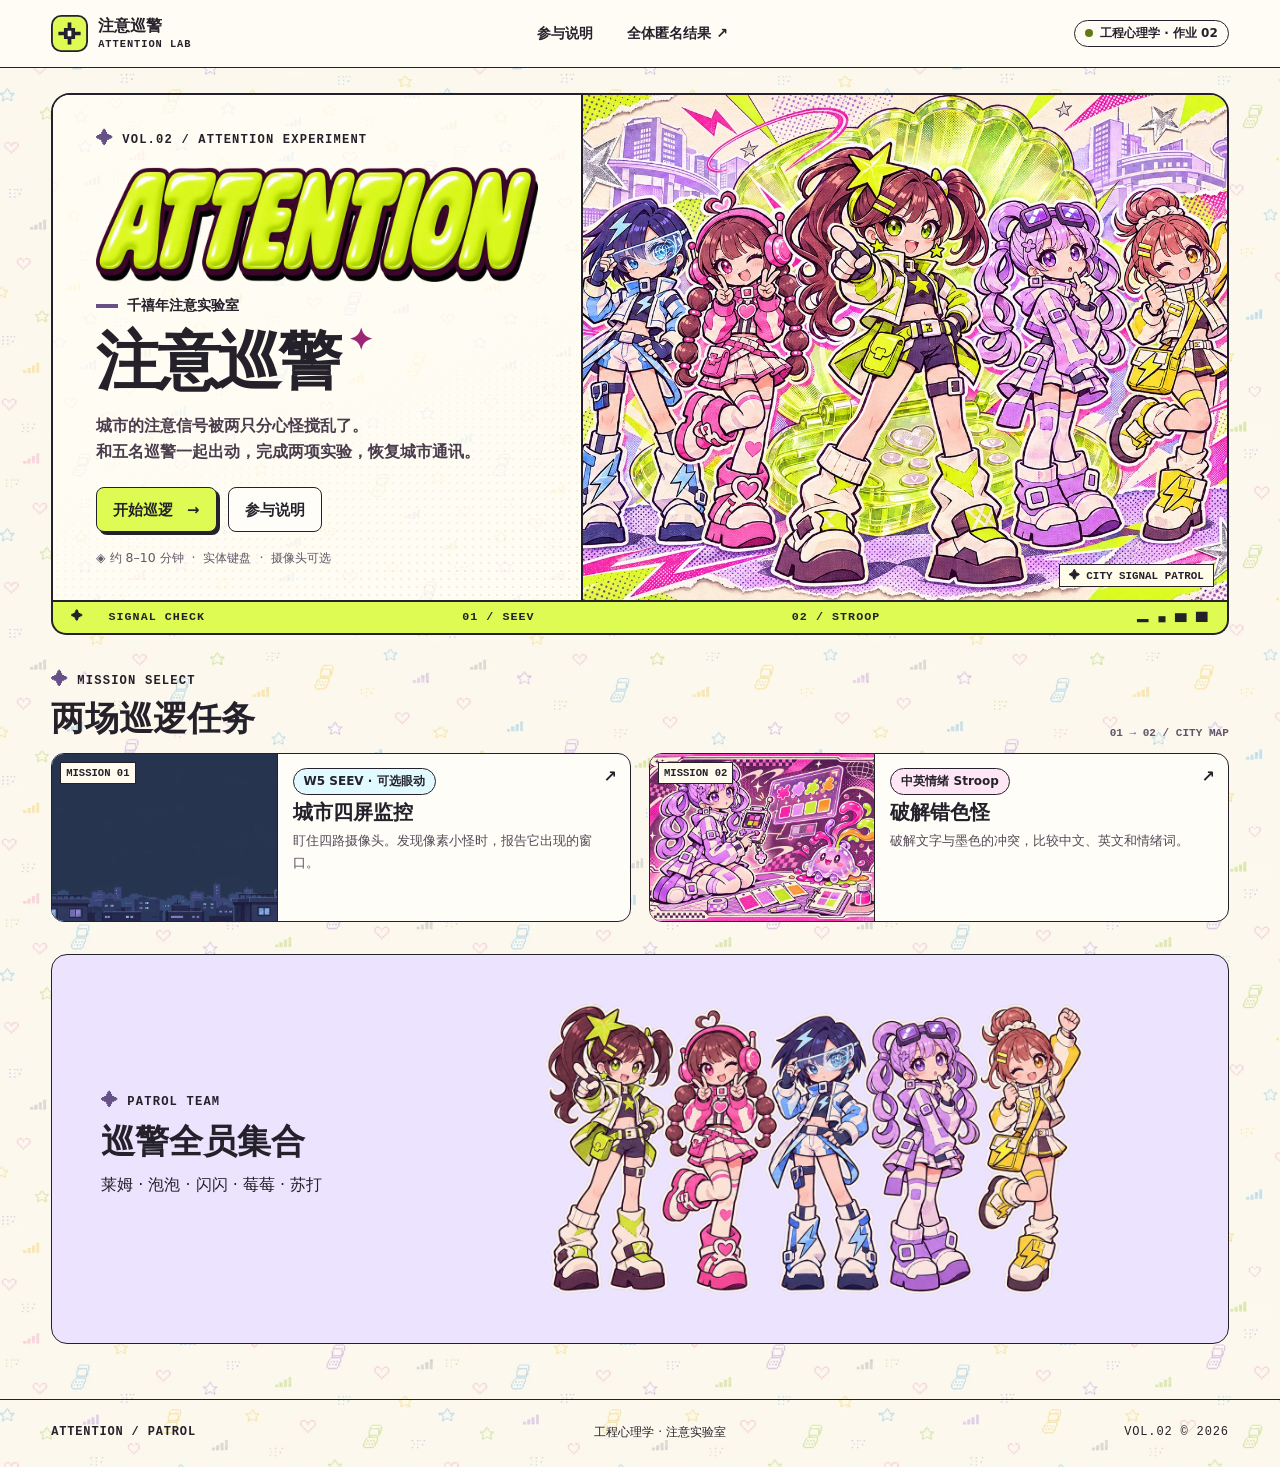
==== index.html @ 4859f8ee "作业二_注意" ====
<!doctype html>
<html lang="zh-CN">
<head>
  <meta charset="utf-8">
  <meta name="viewport" content="width=device-width, initial-scale=1">
  <meta name="theme-color" content="#f9f6ef">
  <meta name="description" content="注意巡警是工程心理学课程的双任务注意实验，包含城市四屏监控与中英情绪 Stroop。">
  <title>ATTENTION · 注意巡警</title>
  <link rel="icon" href="./assets/badge.svg" type="image/svg+xml">
  <link rel="stylesheet" href="./style.css">
  <script defer src="./js/config.js"></script>
  <script defer src="./js/design.js"></script>
  <script defer src="./js/data.js"></script>
  <script defer src="./js/stats.js"></script>
  <script defer src="./js/gaze.js"></script>
  <script defer src="./js/runner.js"></script>
  <script defer src="./js/results.js"></script>
  <script defer src="./js/app.js"></script>
</head>
<body>
  <a class="skip" href="#main">跳到正文</a>
  <header class="site-head">
    <div class="head-inner">
      <button class="brand" type="button" data-action="home">
        <img src="./assets/badge.svg" alt="" width="37" height="37">
        <span>注意巡警 <small>ATTENTION LAB</small></span>
      </button>
      <nav aria-label="主要导航">
        <button class="nav-link" type="button" data-action="about">参与说明</button>
        <button class="nav-link" type="button" data-action="group">全体匿名结果 <span aria-hidden="true">↗</span></button>
      </nav>
      <span class="head-tag"><i></i> 工程心理学 · 作业 02</span>
    </div>
  </header>
  <main id="main" tabindex="-1"><p>正在打开注意巡警……</p></main>
  <footer class="site-footer"><div><strong>ATTENTION / PATROL</strong><span>工程心理学 · 注意实验室</span><span>VOL.02 © 2026</span></div></footer>
  <noscript>请启用 JavaScript 以打开实验。</noscript>
</body>
</html>
---- style.css ----
@charset "UTF-8";
:root {
  color-scheme: light;
  --paper: #f8f5ed;
  --card: #fffdf7;
  --ink: #24212a;
  --muted: #605767;
  --lime: #ddfb52;
  --ice: #a7ecff;
  --pink: #ffacd5;
  --lilac: #d6c6ff;
  --yellow: #fff0ac;
  --line: #25212a;
  --mono: "Consolas", "Courier New", monospace;
  --sans: "Microsoft YaHei", "PingFang SC", "Noto Sans SC", system-ui, sans-serif;
}
* { box-sizing: border-box; }
body { margin: 0; background: var(--paper); color: var(--ink); font: 16px/1.65 var(--sans); }
body:not(.quiet) { background: linear-gradient(#f9f6ed56,#f9f6ed56), url("./assets/pattern-v2.webp") repeat; background-size: auto, 440px; }
.hero-copy { background: linear-gradient(#fffdf4d6,#fffdf4d6), url("./assets/pattern-v2.webp") center/420px; }
body[data-page="lobby"] .section-head { background: var(--card); border: 1px solid var(--line); border-radius: 12px; padding: 15px 18px; }
img { display: block; max-width: 100%; }
button, input, select { font: inherit; }
button { cursor: pointer; }
button:disabled { opacity: .52; cursor: not-allowed; }
a { color: #4f348a; }
:focus-visible { outline: 3px solid #7252c9; outline-offset: 4px; }
main:focus { outline: none; }
h1, h2, h3 { margin: 0; line-height: 1.19; }
h1 { font-size: clamp(2rem, 4.1vw, 3.4rem); }
h2 { font-size: clamp(1.45rem, 3vw, 2.15rem); }
h3 { font-size: 1.28rem; }
p { margin: .65em 0; }
figure { margin: 0; }
.skip { position: fixed; left: 12px; top: -120px; z-index: 5; padding: 10px; background: white; }
.skip:focus { top: 12px; }
.site-head { border-bottom: 1px solid var(--line); background: #fffcf5; }
.head-inner, .site-footer > div { width: min(1200px, 92vw); margin: auto; display: flex; align-items: center; justify-content: space-between; gap: 18px; min-height: 67px; }
.brand { display: flex; align-items: center; gap: 10px; border: 0; background: none; color: var(--ink); padding: 0; text-align: left; font-weight: 900; white-space: nowrap; line-height: 1.18; }
.brand small { display: block; margin-top: 3px; font: 700 .65rem var(--mono); letter-spacing: .09em; }
nav { display: flex; align-items: center; gap: clamp(8px,3vw,34px); }
.nav-link, .plain { border: 0; background: transparent; color: var(--ink); font-weight: 700; }
.nav-link:hover, .plain:hover { text-decoration: underline; }
.nav-link { padding: 9px 0; font-size: .88rem; }
.head-tag, .chip { display: inline-flex; align-items: center; gap: 7px; border: 1px solid var(--line); border-radius: 99px; padding: 3px 10px; font-size: .75rem; font-weight: 800; white-space: nowrap; }
.head-tag i { width: 8px; height: 8px; border-radius: 50%; background: #637a13; }
.site-main { width: min(1200px, 92vw); margin: 25px auto 55px; min-height: calc(100vh - 215px); }
.site-footer { border-top: 1px solid var(--line); }
.site-footer > div { font-size: .75rem; }
.site-footer strong, .site-footer span:last-child { font-family: var(--mono); letter-spacing: .07em; }
.hero { border: 2px solid var(--line); border-radius: 19px 19px 0 0; overflow: hidden; display: grid; grid-template-columns: .9fr 1.1fr; background: #fffdf4; }
.hero-copy { position: relative; padding: clamp(25px,2.45vw,35px) clamp(25px,3.35vw,47px); isolation: isolate; }
.hero-copy::after { content: ""; position: absolute; inset: 0; z-index: -1; background: radial-gradient(#baba8a40 1px, transparent 1px) 0 0/8px 8px; mask-image: linear-gradient(160deg, transparent 52%, #000 100%); }
.eyebrow { display: inline-flex; align-items: center; gap: 8px; font: 800 .76rem/1.35 var(--mono); letter-spacing: .095em; text-transform: uppercase; }
.eyebrow span { color: #655187; font-size: 1.04rem; }
.wordmark { margin: 14px 0 12px; min-height: 70px; }
.wordmark img { width: 100%; max-height: 136px; object-fit: contain; object-position: left center; }
.hero-kicker { display: flex; align-items: center; gap: 9px; font-size: .9rem; font-weight: 800; margin: 0 0 5px; }
.hero-kicker span { width: 22px; height: 4px; background: #6a5088; }
.hero h2 { font-size: clamp(2.35rem,5vw,4.1rem); font-weight: 950; letter-spacing: -.055em; }
.hero h2 span { font-size: .46em; vertical-align: top; color: #9b2672; margin-left: .35em; }
.hero-text { margin: 14px 0 22px; color: #493d4d; font-weight: 600; }
.hero-meta { margin: 16px 0 0; font-size: .78rem; color: var(--muted); }
.hero-meta span { margin: 0 4px; }
.hero-art { min-width: 0; position: relative; border-left: 2px solid var(--line); background: var(--lilac); }
.hero-art img { width: 100%; height: 100%; position: absolute; object-fit: cover; object-position: 52% 50%; }
.art-label { position: absolute; bottom: 13px; right: 13px; padding: 4px 9px; background: #fffce9; border: 1px solid var(--line); font: 800 .68rem var(--mono); }
.signal-strip { border: 2px solid var(--line); border-top: 0; border-radius: 0 0 15px 15px; background: var(--lime); display: flex; justify-content: space-between; align-items: center; gap: 8px; padding: 7px 18px; font: 800 .73rem/1.45 var(--mono); letter-spacing: .09em; }
.actions { display: flex; align-items: center; flex-wrap: wrap; gap: 11px; margin: 17px 0; }
.hero .actions { margin-bottom: 0; }
.primary, .secondary { display: inline-flex; align-items: center; justify-content: center; gap: 14px; color: var(--ink); min-height: 45px; border: 1.5px solid var(--line); border-radius: 8px; padding: 8px 16px; font-weight: 850; font-size: .93rem; text-decoration: none; }
.primary { background: var(--lime); box-shadow: 3px 3px 0 var(--line); }
.secondary { background: var(--card); }
.primary:hover:not(:disabled) { background: #e9ff8a; }
.secondary:hover:not(:disabled) { background: #f0e9ff; }
.small { font-size: .79rem; padding: 5px 11px; min-height: 34px; }
.plain { padding: 7px 8px; font-size: .88rem; }
.home-missions { margin: 32px 0; }
.section-head { display: flex; justify-content: space-between; align-items: end; gap: 14px; margin-bottom: 14px; }
.section-head h1, .section-head h2 { margin-top: 4px; }
.section-head p { margin-bottom: 0; }
.section-meta { font: 800 .69rem var(--mono); color: var(--muted); text-align: right; }
.mission-grid { display: grid; grid-template-columns: repeat(2,minmax(0,1fr)); gap: 18px; }
.mission { border: 1.5px solid var(--line); border-radius: 13px; overflow: hidden; display: grid; grid-template-columns: 39% minmax(0,1fr); background: var(--card); min-height: 169px; }
.mission-art { position: relative; border-right: 1.5px solid var(--line); background: var(--ice); overflow: hidden; }
.pink .mission-art { background: var(--pink); }
.mission-art img { position: absolute; width: 100%; height: 100%; object-fit: cover; object-position: 49% 49%; }
.mission-no { position: absolute; top: 8px; left: 8px; background: #fffcef; border: 1px solid var(--line); padding: 4px 5px; font: 800 .66rem var(--mono); }
.mission-content { padding: 13px 15px; display: flex; flex-direction: column; align-items: start; justify-content: space-between; position: relative; }
.mission-content .chip { background: #e1faff; }
.pink .mission-content .chip { background: #ffe6f4; }
.mission-content h3 { margin-top: 5px; }
.mission-content p { font-size: .83rem; color: #544956; margin: 5px 0 8px; }
.card-arrow { font-weight: 900; position: absolute; top: 10px; right: 13px; }
.lock { color: var(--muted); font-size: .77rem; font-weight: 800; }
.panel { border: 1.5px solid var(--line); border-radius: 16px; background: var(--card); padding: clamp(21px,4.2vw,49px); margin: 16px 0; overflow-wrap: anywhere; }
.panel h1 { margin: 7px 0 14px; }
.panel h2 { margin: 24px 0 12px; }
.panel h3 { margin: 18px 0 10px; }
.panel .lede { font-size: 1.04rem; color: #4e4356; max-width: 68ch; }
.team { display: grid; grid-template-columns: .9fr 2fr; align-items: center; gap: 20px; background: #ece4ff; }
.team h2 { margin: 6px 0; }
.team img { width: 100%; max-height: 290px; object-fit: contain; }
.steps { display: flex; gap: 6px; flex-wrap: wrap; }
.steps span { border: 1px solid #a39ba5; border-radius: 6px; padding: 5px 10px; font-size: .8rem; color: #52485b; }
.steps [aria-current] { border-color: var(--ink); color: var(--ink); background: var(--lime); }
.rules { padding-left: 1.25em; max-width: 75ch; }
.rules li { margin-bottom: .75em; }
.notice, .empty { border: 1px solid #afa39b; border-radius: 9px; background: #fff3d0; padding: 11px 14px; margin: 14px 0; }
.notice p { margin: 4px 0; }
.empty { background: #f2eff5; }
.check { display: flex; align-items: baseline; gap: 9px; font-weight: 700; margin: 18px 0 5px; }
.check input { accent-color: #536300; width: 17px; height: 17px; flex: none; }
.field { display: grid; gap: 6px; max-width: 25rem; margin: 16px 0 6px; font-weight: 800; }
.field input, .field select { color: var(--ink); border: 1.5px solid var(--line); background: white; padding: 10px 12px; border-radius: 7px; }
.muted { color: var(--muted); font-size: .89rem; }
.briefing { display: grid; grid-template-columns: 1.18fr 1fr; gap: clamp(16px,3vw,36px); align-items: start; }
.briefing figure { display: grid; align-content: start; gap: 16px; }
.briefing figure img:first-child { border: 1.5px solid var(--line); border-radius: 11px; }
.briefing figure img + img { width: 56%; justify-self: center; }
.keyline { display: flex; gap: 8px 15px; flex-wrap: wrap; margin: 14px 0; }
.keyline span { display: inline-flex; align-items: center; gap: 5px; font-size: .94rem; white-space: nowrap; }
kbd { font: 700 1em var(--mono); background: #f5f2eb; border: 1px solid #77717a; border-radius: 4px; padding: 3px 7px; color: #24212a; }
.ink-dot { width: 13px; height: 13px; border-radius: 100%; display: inline-block; }
.test-banner { background: var(--yellow); border: 1px dashed #6d5900; margin-bottom: 12px; padding: 6px 10px; font-size: .83rem; font-weight: 800; }
.quiet { background: #f0f0f0; }
.quiet .site-head, .quiet .site-footer, .quiet .skip { display: none; }
.quiet-main { width: min(850px, 95vw); margin: clamp(12px,5vh,54px) auto 0; color: #303030; }
.experiment-head, .experiment-foot { display: flex; align-items: center; justify-content: space-between; gap: 12px; padding: 4px 0; min-height: 36px; font-size: .84rem; color: #474747; }
.experiment-foot { flex-wrap: wrap; }
.experiment-foot #trial-hint > span { margin-right: 11px; }
.arena { width: 100%; height: clamp(230px,67vh,575px); position: relative; display: grid; place-items: center; background: #fafafa; border: 1px solid #b9b9b9; user-select: none; overflow: hidden; }
.stroop-arena { height: min(58vh,500px); }
.fixation { font: 400 33px/1 var(--mono); }
.ink { font-weight: 850; font-size: clamp(2.1rem,7vw,4rem); }
.cal-dot { position: absolute; transform: translate(-50%,-50%); border: 2px solid #343434; border-radius: 100%; width: 35px; height: 35px; background: #ededed; color: #222; text-align: center; font-weight: 800; }
.monitor { display: block; height: clamp(260px,66vh,550px); padding: clamp(8px,1.5vw,14px); background: #242e3c; border: 2px solid #748291; border-radius: 10px; }
.monitor-grid { height: 100%; display: grid; grid-template: repeat(2,minmax(0,1fr)) / repeat(2,minmax(0,1fr)); gap: clamp(8px,1.6vw,15px); }
.cam { min-width: 0; min-height: 0; display: grid; grid-template-rows: auto minmax(0,1fr); overflow: hidden; border: 2px solid #a3afbe; border-radius: 5px; background: #131c2b; }
.cam-top { display: flex; justify-content: space-between; align-items: center; gap: 5px; padding: 3px 7px; background: #364457; color: #f3f6fa; font: 700 .75rem/1.25 var(--mono); }
.priority { display: inline-grid; place-items: center; width: 5em; padding: 1px 4px; border-radius: 3px; border: 1px solid #9cabb9; color: #edf1f5; font: 600 .7rem/1.45 var(--sans); }
.cam-picture { position: relative; min-height: 0; }
.cam-city { width: 100%; height: 100%; object-fit: cover; }
.cam-ghost { position: absolute; width: clamp(30px,5.1vw,61px); height: auto; left: 50%; top: 50%; transform: translate(-50%,-50%); image-rendering: pixelated; }
.cam-ghost[hidden] { display: none; }
#cal-layer { position: absolute; inset: 0; pointer-events: none; }
#cal-layer button { pointer-events: auto; }
.task-keybar { display: grid; grid-template-columns: repeat(4,minmax(0,1fr)); border: 1px solid #b9b9b9; background: #fafafa; margin-top: 8px; }
.task-keybar span { display: flex; justify-content: center; align-items: center; gap: clamp(3px,1.5vw,10px); min-height: 42px; font-size: .84rem; white-space: nowrap; }
.task-keybar span + span { border-left: 1px solid #d2d2d2; }
.task-keybar .ink-dot { border-radius: 2px; width: 16px; height: 16px; }
.task-keybar kbd { padding: 2px 5px; background: #eee; }
.gaze-grid { display: grid; grid-template-columns: repeat(2,minmax(0,1fr)); gap: 5px; margin: 8px 0; }
.gaze-grid div { padding: 5px 8px; border: 1px solid #8071ad; border-radius: 4px; color: #21162f; background: color-mix(in srgb,#b3a0e7 calc(var(--level) * 100%),#f3ecff); }
.gaze-grid strong, .gaze-grid small { display: block; }
.receipt { display: flex; align-items: flex-start; justify-content: space-between; flex-wrap: wrap; gap: 10px; margin: 11px 0; border: 1px solid #ada3b2; border-radius: 9px; padding: 9px 12px; background: #f4effc; font-size: .9rem; }
.receipt pre { white-space: pre-wrap; max-height: 22rem; overflow: auto; }
.receipt p { margin: .2em 0 0; }
.receipt p:empty { display: none; }
.metrics { display: grid; grid-template-columns: repeat(3, 1fr); gap: 12px; margin: 18px 0; }
.metrics div { background: #eff6dc; padding: 10px; border: 1px solid #817e74; border-radius: 7px; }
.metrics small { display: block; font-weight: 700; color: #4e4356; }
.metrics strong { font-size: clamp(.9rem,2.6vw,1.62rem); }
.table-wrap { overflow: auto; margin-bottom: 14px; }
table { width: 100%; border-collapse: collapse; font-size: .89rem; font-variant-numeric: tabular-nums; }
th, td { text-align: left; padding: 8px 10px; border-bottom: 1px solid #ddd5dc; }
thead { background: #ebe4f7; }
tbody th { font-weight: 600; }
tbody tr:nth-child(even) { background: #f9f7f2; }
.chart-grid { display: grid; grid-template-columns: repeat(2,minmax(0,1fr)); gap: 10px; }
.chart { border: 1px solid #b8adbd; border-radius: 8px; padding: 9px; font-size: .85rem; }
.chart figcaption { font-weight: 800; }
.chart svg { width: 100%; display: block; }
.group-result { border-top: 1px solid #d3cbd6; margin-top: 22px; }
@media (max-width: 800px) {
  .head-tag { display: none; }
  .mission { grid-template-columns: 37% minmax(0,1fr); }
  .hero-copy { padding: 22px; }
  .hero-text br { display: none; }
}
@media (max-width: 620px) {
  .head-inner { min-height: 57px; gap: 8px; }
  .brand { gap: 5px; }
  .brand img { width: 28px; height: 28px; }
  .nav-link { font-size: .74rem; }
  nav { gap: 10px; }
  .site-main { margin-top: 15px; }
  .hero, .mission-grid, .briefing, .team, .chart-grid { grid-template-columns: 1fr; }
  .hero-art { min-height: 0; aspect-ratio: 1.49; border-left: 0; border-top: 2px solid var(--line); }
  .hero-art img { object-position: center; }
  .hero .wordmark { margin: 7px 0; min-height: 0; }
  .hero .hero-text { margin: 10px 0 13px; }
  .hero-meta { font-size: .7rem; }
  .signal-strip { font-size: .61rem; padding-inline: 8px; }
  .mission { min-height: 146px; }
  .metrics { gap: 5px; }
  .metrics div { padding: 6px; }
  .metrics small { font-size: .65rem; }
  .site-footer > div { font-size: .68rem; gap: 5px; }
  .site-footer span:last-child { display: none; }
}
@media (prefers-reduced-motion: reduce) {
  *, *::before, *::after { animation: none !important; transition: none !important; scroll-behavior: auto !important; }
}
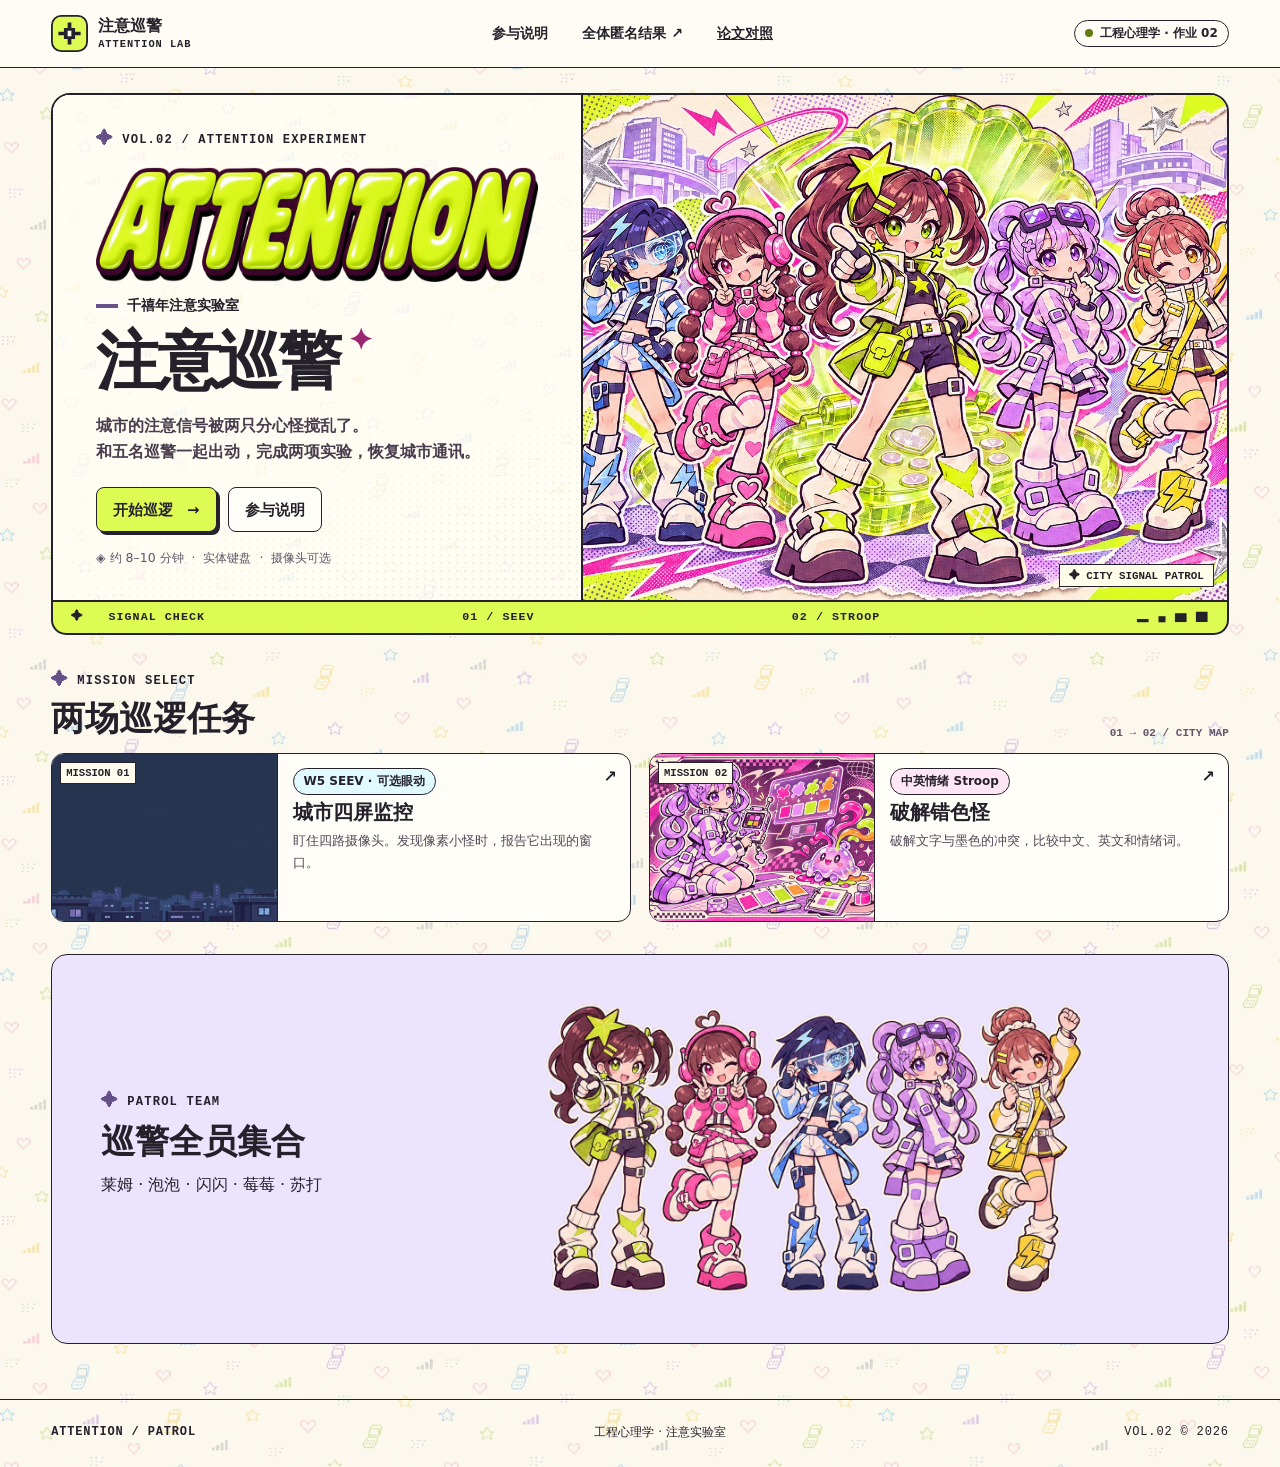
==== commit 25e85dd6: "Add files via upload" ====
--- a/index.html
+++ b/index.html
@@ -28,6 +28,7 @@
       <nav aria-label="主要导航">
         <button class="nav-link" type="button" data-action="about">参与说明</button>
         <button class="nav-link" type="button" data-action="group">全体匿名结果 <span aria-hidden="true">↗</span></button>
+        <a class="nav-link" href="./analysis.html">论文对照</a>
       </nav>
       <span class="head-tag"><i></i> 工程心理学 · 作业 02</span>
     </div>
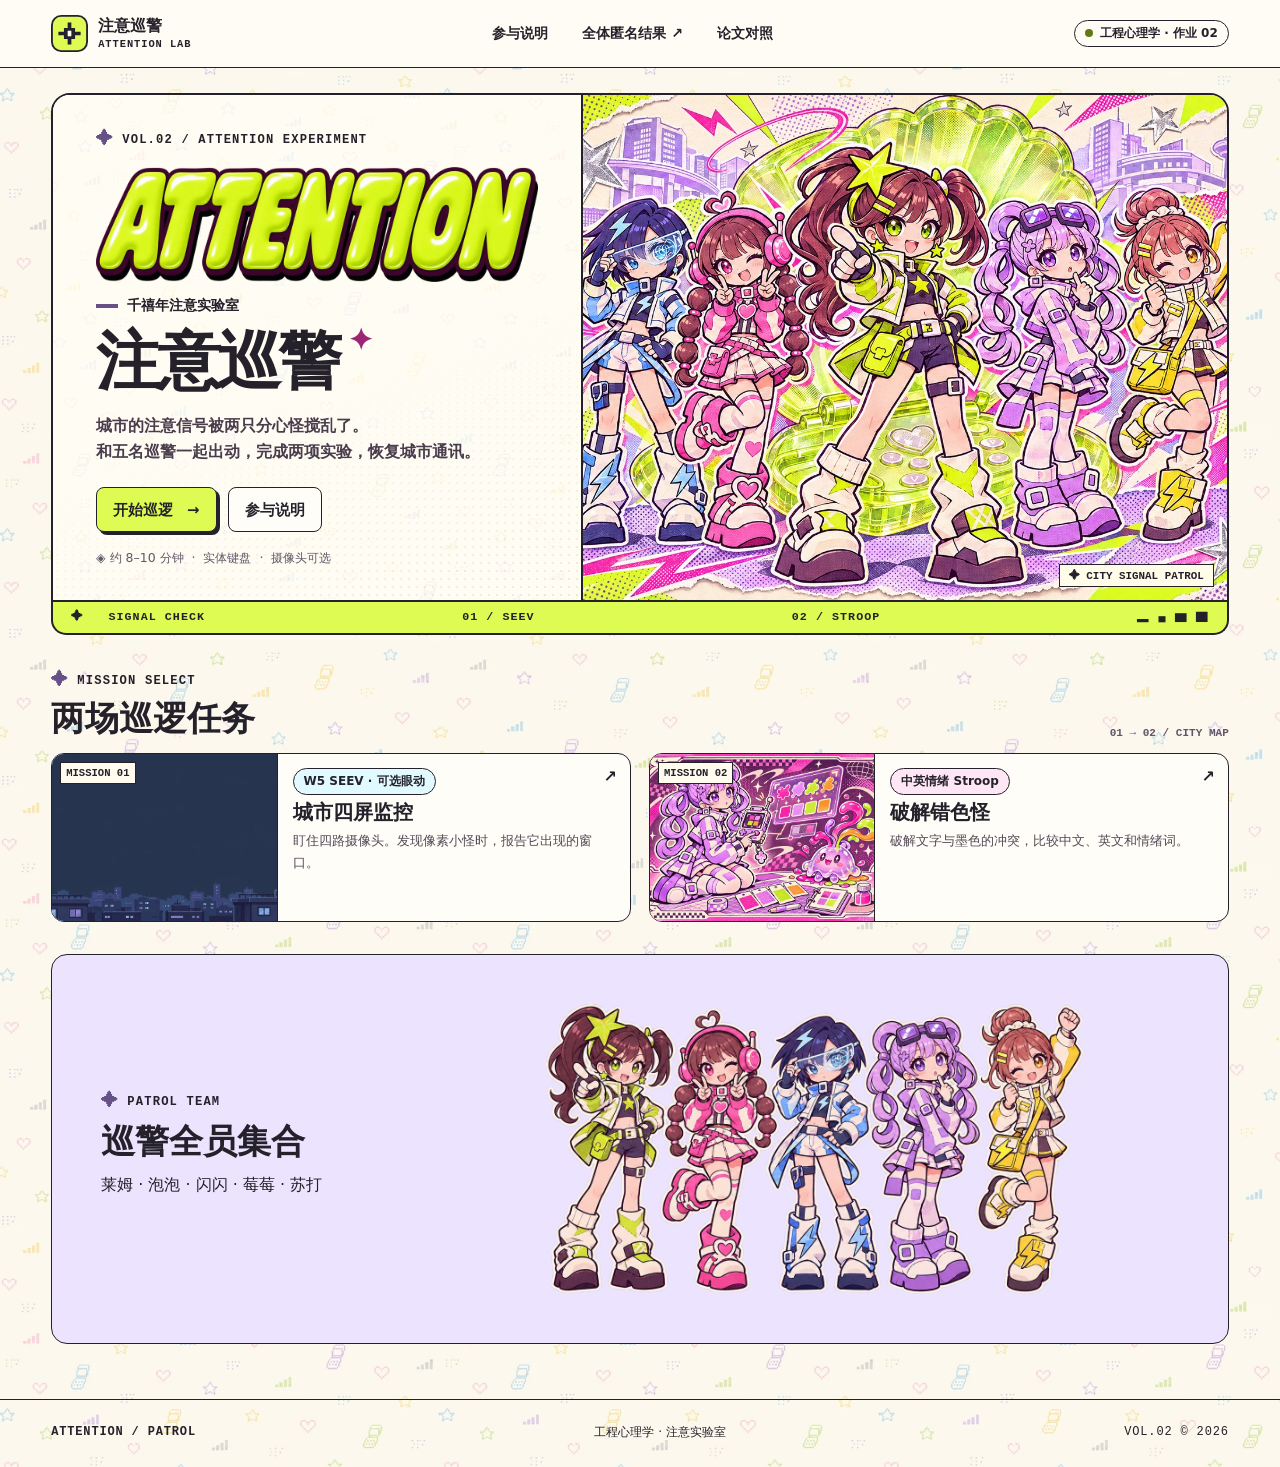
==== commit 9c14ce23: "Add files via upload" ====
--- a/index.html
+++ b/index.html
@@ -15,7 +15,37 @@
   <script defer src="./js/gaze.js"></script>
   <script defer src="./js/runner.js"></script>
   <script defer src="./js/results.js"></script>
-  <script defer src="./js/app.js"></script>
+  <style>
+    .analysis-report .report-nav { flex-wrap: wrap; margin-top: 14px; }
+    .analysis-report .report-nav a { color: var(--ink); font-weight: 700; }
+    .analysis-report .summary { display: grid; grid-template-columns: repeat(3, minmax(0, 1fr)); gap: 10px; }
+    .analysis-report .card { padding: 12px; border: 1px solid var(--line); border-radius: 9px; background: var(--card); }
+    .analysis-report .card strong { display: block; font-size: 1.35rem; }
+    .analysis-report .meta, .analysis-report .small, .analysis-report figcaption small { color: var(--muted); font-size: .89rem; }
+    .analysis-report .number { display: inline-grid; place-items: center; width: 1.7em; height: 1.5em; margin-right: 8px; border-radius: 6px; background: var(--lime); font-size: .8em; }
+    .analysis-report .callout { padding: 10px 13px; border-left: 4px solid #81a13c; background: #f1f6de; }
+    .analysis-report table { font-variant-numeric: tabular-nums; }
+    .analysis-report caption { padding: 6px 0; text-align: left; font-weight: 750; }
+    .analysis-report th, .analysis-report td { white-space: nowrap; text-align: right; }
+    .analysis-report th:first-child { text-align: left; }
+    .analysis-report .figure { margin: 14px 0 0; padding: 10px 13px; border: 1px solid #d3d9e3; border-radius: 10px; background: #fbfcff; }
+    .analysis-report figcaption { font-weight: 700; }
+    .analysis-report figcaption small { display: block; font-weight: 400; }
+    .analysis-report .chart-wrap { overflow-x: auto; }
+    .analysis-report .chart-wrap svg { display: block; width: 100%; min-width: 435px; height: auto; }
+    .analysis-report .svg-tick, .analysis-report .svg-label { fill: #37445b; font-size: 13px; }
+    .analysis-report .svg-label { font-weight: 650; }
+    .analysis-report .svg-grid { stroke: #d8e1ee; }
+    .analysis-report .svg-zero { stroke: #56657b; stroke-width: 1.5; stroke-dasharray: 4 3; }
+    .analysis-report .svg-ci { stroke: #456aab; stroke-width: 2; fill: none; }
+    .analysis-report .svg-point { fill: #264f91; stroke: white; stroke-width: 1.5; }
+    .analysis-report .compare article + article { border-top: 1px solid #d3d9e3; margin-top: 15px; }
+    @media (max-width: 620px) {
+      .analysis-report .summary { gap: 6px; }
+      .analysis-report .card { padding: 7px; font-size: .77rem; }
+      .analysis-report .card strong { font-size: 1.15rem; }
+    }
+  </style>
 </head>
 <body>
   <a class="skip" href="#main">跳到正文</a>
@@ -28,13 +58,548 @@
       <nav aria-label="主要导航">
         <button class="nav-link" type="button" data-action="about">参与说明</button>
         <button class="nav-link" type="button" data-action="group">全体匿名结果 <span aria-hidden="true">↗</span></button>
-        <a class="nav-link" href="./analysis.html">论文对照</a>
+        <button class="nav-link" type="button" data-action="analysis">论文对照</button>
       </nav>
       <span class="head-tag"><i></i> 工程心理学 · 作业 02</span>
     </div>
   </header>
   <main id="main" tabindex="-1"><p>正在打开注意巡警……</p></main>
   <footer class="site-footer"><div><strong>ATTENTION / PATROL</strong><span>工程心理学 · 注意实验室</span><span>VOL.02 © 2026</span></div></footer>
+  <template id="analysis-template">
+    <div class="analysis-report" id="analysis">
+      <section class="panel">
+        <span class="eyebrow">ATTENTION V2 · 工程心理学作业二</span>
+        <h1>实验结果与原论文对照</h1>
+        <p>城市四屏监控（SEEV）与中英情绪 Stroop</p>
+        <p class="meta">公开数据快照 · 2026-11-09 02:33（北京时间） · 协议 patrol-2.0.0</p>
+      </section>
+      <nav class="report-nav" aria-label="结果目录"><a href="#analysis-seev">四屏监控</a><a href="#analysis-stroop">Stroop</a><a href="#analysis-papers">原论文对照</a><a href="#analysis-method">数据与算法</a></nav>
+      <div class="summary" aria-label="样本概览">
+        <div class="card"><strong>5 人</strong><span>SEEV · 200 条正式记录</span></div>
+        <div class="card"><strong>5 人</strong><span>Stroop · 150 条正式记录</span></div>
+        <div class="card"><strong>0 人</strong><span>SEEV · 达标眼动</span></div>
+      </div>
+
+      <section id="analysis-seev" class="panel" aria-labelledby="analysis-seev-title">
+        <h2 id="analysis-seev-title"><span class="number">1</span>四屏监控</h2>
+        <p>比较高优先级窗口采用相邻布局与交错布局时的报告表现。未正确报告包括超时漏报和按错窗口，差值统一为<strong>相邻减交错</strong>。</p>
+        <p class="callout">高优先级异常的未正确报告率由 <strong>2.0%</strong>（交错）到 <strong>6.0%</strong>（相邻），平均差 <strong>+4.0 个百分点</strong>。两组高优先级异常均无漏报，这一差值来自错报。正确反应时平均差为 -6.0 毫秒，置信区间较宽。</p>
+        <div class="table-wrap" tabindex="0" role="region" aria-label="各布局与优先级的表现"><table><caption>各布局与优先级的表现</caption><thead><tr><th scope="col">条件</th><th scope="col">有效异常</th><th scope="col">正确</th><th scope="col">漏报</th><th scope="col">错报</th><th scope="col">未正确报告率</th><th scope="col">正确 RT（ms）</th><th scope="col">RT 人数</th></tr></thead><tbody><tr><th scope="row">交错 · 高优先级</th><td>50</td><td>49</td><td>0</td><td>1</td><td>2.0%</td><td>644.2</td><td>5</td></tr><tr><th scope="row">交错 · 普通</th><td>50</td><td>47</td><td>1</td><td>2</td><td>6.0%</td><td>721.2</td><td>5</td></tr><tr><th scope="row">相邻 · 高优先级</th><td>50</td><td>47</td><td>0</td><td>3</td><td>6.0%</td><td>638.2</td><td>5</td></tr><tr><th scope="row">相邻 · 普通</th><td>50</td><td>45</td><td>2</td><td>3</td><td>10.0%</td><td>614.8</td><td>5</td></tr></tbody></table></div>
+        <p class="small">有效空窗区段中，交错布局共 15 次误报，相邻布局共 7 次。空窗误报与异常错报分别计数。正式记录中未见眼动模式试次。达标眼动人数为 0，两布局眼动配对人数为 0。</p>
+        <div class="table-wrap" tabindex="0" role="region" aria-label="布局与优先级的配对效应"><table><caption>布局与优先级的配对效应</caption><thead><tr><th scope="col">指标</th><th scope="col">配对人数</th><th scope="col">平均差</th><th scope="col">单位</th><th scope="col">差值 SD</th><th scope="col">95% CI</th><th scope="col">Cohen’s d<sub>z</sub></th></tr></thead><tbody><tr><th scope="row">未正确报告率</th><td>5</td><td>+4.0</td><td>百分点</td><td>11.4</td><td>-10.2 至 +18.2</td><td>+0.35</td></tr><tr><th scope="row">漏报率</th><td>5</td><td>0.0</td><td>百分点</td><td>0.0</td><td>—</td><td>—</td></tr><tr><th scope="row">错报率</th><td>5</td><td>+4.0</td><td>百分点</td><td>11.4</td><td>-10.2 至 +18.2</td><td>+0.35</td></tr><tr><th scope="row">正确反应时</th><td>5</td><td>-6.0</td><td>ms</td><td>91.9</td><td>-120.1 至 +108.1</td><td>-0.07</td></tr><tr><th scope="row">布局内优先级反应时差距（交错 − 相邻）</th><td>5</td><td>+84.5</td><td>ms</td><td>46.1</td><td>+27.2 至 +141.8</td><td>+1.83</td></tr><tr><th scope="row">高优先窗口注视比例</th><td>0</td><td>—</td><td>百分点</td><td>—</td><td>—</td><td>—</td></tr></tbody></table></div>
+        <p>每人先对各布局中普通与高优先窗口的正确平均反应时之差取绝对值。交错布局的平均差距为 140.3 ms，相邻为 55.8 ms，平均配对差为 +84.5 ms，方向与预期相反。该对比按探索性分析解读。</p>
+        <figure class="figure"><figcaption>主要行为效应 · 未正确报告率<small>圆点是平均配对差，横线是 95% 置信区间。</small></figcaption>
+        <div class="chart-wrap"><svg viewBox="0 0 710 124" role="img" aria-labelledby="seev-forest-title">
+        <title id="seev-forest-title">主要行为效应 · 未正确报告率（百分点）</title><line class="svg-grid" x1="130" x2="130" y1="14" y2="72"/><line class="svg-grid" x1="268" x2="268" y1="14" y2="72"/><line class="svg-zero" x1="406" x2="406" y1="14" y2="72"/><line class="svg-grid" x1="544" x2="544" y1="14" y2="72"/><line class="svg-grid" x1="682" x2="682" y1="14" y2="72"/><text class="svg-label" x="4" y="45">相邻 − 交错</text><line class="svg-ci" x1="265.8313681788438" x2="656.5686318211563" y1="40" y2="40"/>
+          <path class="svg-ci" d="M265.8313681788438 35v10 M656.5686318211563 35v10"/><circle class="svg-point" cx="461.2" cy="40" r="6"/><text class="svg-tick" x="130" y="96" text-anchor="middle">−20</text><text class="svg-tick" x="268" y="96" text-anchor="middle">−10</text><text class="svg-tick" x="406" y="96" text-anchor="middle">0</text><text class="svg-tick" x="544" y="96" text-anchor="middle">+10</text><text class="svg-tick" x="682" y="96" text-anchor="middle">+20</text>
+        <text class="svg-tick" x="406" y="118" text-anchor="middle">效应差（百分点）</text>
+        </svg></div></figure>
+      </section>
+
+      <section id="analysis-stroop" class="panel" aria-labelledby="analysis-stroop-title">
+        <h2 id="analysis-stroop-title"><span class="number">2</span>中英情绪 Stroop</h2>
+        <p class="callout">中文和英文的干扰平均差分别为 <strong>+63.4 ms</strong> 和 <strong>+141.7 ms</strong>。情绪词与中性词的平均差为 <strong>+4.3 ms</strong>。三个估计的 95% 置信区间均跨过零。</p>
+        <div class="table-wrap" tabindex="0" role="region" aria-label="各条件的表现"><table><caption>各条件的表现</caption><thead><tr><th scope="col">条件</th><th scope="col">有效试次</th><th scope="col">正确试次</th><th scope="col">正确率</th><th scope="col">正确 RT（ms）</th><th scope="col">RT 人数</th></tr></thead><tbody><tr><th scope="row">中文 · 一致</th><td>25</td><td>20</td><td>80.0%</td><td>806.0</td><td>5</td></tr><tr><th scope="row">中文 · 不一致</th><td>25</td><td>23</td><td>92.0%</td><td>869.4</td><td>5</td></tr><tr><th scope="row">英文 · 一致</th><td>25</td><td>19</td><td>76.0%</td><td>656.0</td><td>4</td></tr><tr><th scope="row">英文 · 不一致</th><td>25</td><td>24</td><td>96.0%</td><td>937.6</td><td>5</td></tr><tr><th scope="row">情绪 · 中性词</th><td>25</td><td>24</td><td>96.0%</td><td>750.0</td><td>5</td></tr><tr><th scope="row">情绪 · 负性词</th><td>25</td><td>25</td><td>100.0%</td><td>754.4</td><td>5</td></tr></tbody></table></div>
+        <p class="small">英文一致条件中有 1 人没有正确试次，因此英文干扰和中文减英文的反应时差均使用 4 个配对。该参与者的有效试次仍计入正确率。条件均值可以来自不同人数，配对效应按同一参与者的条件差计算。</p>
+        <div class="table-wrap" tabindex="0" role="region" aria-label="反应时配对效应"><table><caption>反应时配对效应</caption><thead><tr><th scope="col">指标</th><th scope="col">配对人数</th><th scope="col">平均差</th><th scope="col">单位</th><th scope="col">差值 SD</th><th scope="col">95% CI</th><th scope="col">Cohen’s d<sub>z</sub></th></tr></thead><tbody><tr><th scope="row">中文 · 不一致 − 一致</th><td>5</td><td>+63.4</td><td>ms</td><td>211.9</td><td>-199.8 至 +326.5</td><td>+0.30</td></tr><tr><th scope="row">英文 · 不一致 − 一致</th><td>4</td><td>+141.7</td><td>ms</td><td>217.5</td><td>-204.4 至 +487.9</td><td>+0.65</td></tr><tr><th scope="row">情绪 · 负性 − 中性</th><td>5</td><td>+4.3</td><td>ms</td><td>86.5</td><td>-103.0 至 +111.7</td><td>+0.05</td></tr><tr><th scope="row">中文干扰 − 英文干扰</th><td>4</td><td>-67.8</td><td>ms</td><td>130.3</td><td>-275.2 至 +139.5</td><td>-0.52</td></tr></tbody></table></div>
+        <figure class="figure"><figcaption>Stroop 反应时差<small>圆点是平均配对差，横线是 95% 置信区间。</small></figcaption>
+        <div class="chart-wrap"><svg viewBox="0 0 710 250" role="img" aria-labelledby="stroop-forest-title">
+        <title id="stroop-forest-title">Stroop 反应时差（毫秒）</title><line class="svg-grid" x1="130" x2="130" y1="14" y2="198"/><line class="svg-grid" x1="268" x2="268" y1="14" y2="198"/><line class="svg-zero" x1="406" x2="406" y1="14" y2="198"/><line class="svg-grid" x1="544" x2="544" y1="14" y2="198"/><line class="svg-grid" x1="682" x2="682" y1="14" y2="198"/><text class="svg-label" x="4" y="45">中文干扰</text><line class="svg-ci" x1="295.73421990790496" x2="586.2041800920952" y1="40" y2="40"/>
+          <path class="svg-ci" d="M295.73421990790496 35v10 M586.2041800920952 35v10"/><circle class="svg-point" cx="440.9692" cy="40" r="6"/><text class="svg-label" x="4" y="87">英文干扰</text><line class="svg-ci" x1="293.1634781416409" x2="675.3009218583592" y1="82" y2="82"/>
+          <path class="svg-ci" d="M293.1634781416409 77v10 M675.3009218583592 77v10"/><circle class="svg-point" cx="484.2322" cy="82" r="6"/><text class="svg-label" x="4" y="129">负性 − 中性</text><line class="svg-ci" x1="349.1208420587759" x2="467.67051794122403" y1="124" y2="124"/>
+          <path class="svg-ci" d="M349.1208420587759 119v10 M467.67051794122403 119v10"/><circle class="svg-point" cx="408.39567999999997" cy="124" r="6"/><text class="svg-label" x="4" y="171">中文 − 英文</text><line class="svg-ci" x1="254.0998439103999" x2="483.00755608960014" y1="166" y2="166"/>
+          <path class="svg-ci" d="M254.0998439103999 161v10 M483.00755608960014 161v10"/><circle class="svg-point" cx="368.55370000000005" cy="166" r="6"/><text class="svg-tick" x="130" y="222" text-anchor="middle">−500</text><text class="svg-tick" x="268" y="222" text-anchor="middle">−250</text><text class="svg-tick" x="406" y="222" text-anchor="middle">0</text><text class="svg-tick" x="544" y="222" text-anchor="middle">+250</text><text class="svg-tick" x="682" y="222" text-anchor="middle">+500</text>
+        <text class="svg-tick" x="406" y="244" text-anchor="middle">效应差（毫秒）</text>
+        </svg></div></figure>
+      </section>
+
+      <section id="analysis-papers" class="panel compare" aria-labelledby="analysis-papers-title">
+        <h2 id="analysis-papers-title"><span class="number">3</span>与原论文对照</h2>
+        <article><h3>SEEV · Horrey、Wickens 与 Consalus（2006）</h3>
+        <p>原研究在驾驶模拟中操纵驾驶任务和车载任务的优先级。实验一中，道路优先与车载任务优先时，注视外部道路的时间占比约为 73% 和 49%。车载任务优先时，其反应时约为 0.76 秒，道路优先时约为 1.70 秒。本作业固定每段两扇高优先窗口，操纵的是它们的空间排列，主要指标是未正确报告率。样本中的相邻布局未正确报告率高出 4.0 个百分点，且暂无眼动配对，因此目前无法直接检验原研究中优先级改变注视分配的结果。<a href="https://pubmed.ncbi.nlm.nih.gov/16802889/">原论文摘要</a> · <a href="https://citeseerx.ist.psu.edu/document?doi=5656c59050de9d92ea12f8fd558423a1dbd59df6&amp;repid=rep1&amp;type=pdf">原论文表 1 与实验一结果</a></p></article>
+        <article><h3>经典色词干扰 · Stroop（1935）</h3>
+        <p>原研究的实验二中，口头报告 100 个不一致色词的墨色，比报告 100 个彩色方块多用 47.0 秒。这里中文和英文的平均差也都朝不一致条件更慢的方向。原研究用彩色方块作基线并记录整表口头作答时间，本作业用一致色词作基线并记录逐题键盘反应，效应量级需按各自任务理解。<a href="https://psychclassics.yorku.ca/Stroop/">原文实验二</a></p></article>
+        <article><h3>中英双语 Stroop · Coderre 等（2013）</h3>
+        <p>原研究的实验三测试了 22 名普通话为第一语言、英语为第二语言的双语者。以不一致减中性控制计，中文在词与颜色同时出现时的干扰为 40 ms，英语在词先出现 200 ms 时报告了 30 ms 的干扰。两项数字对应不同的呈现时序。本作业采用同时呈现和一致色词基线。在四个有效配对中，中文干扰减英文干扰为 -67.8 ms（95% CI -275.2 至 +139.5 ms），样本和区间都不足以判断语言间差异是否稳定。<a href="https://doi.org/10.1017/S1366728912000405">原论文实验三</a></p></article>
+        <article><h3>情绪词 · Algom、Chajut 与 Lev（2004）</h3>
+        <p>原研究报告情绪词能拖慢多种任务，但在情绪词和中性词混合于同一组时未观察到这种延迟。本作业也把两类词混在同一模块，样本平均差为 +4.3 ms（双侧配对检验 p = 0.916），描述上接近该研究的混合呈现结果。置信区间较宽，仍不足以确认效应为零。<a href="https://pubmed.ncbi.nlm.nih.gov/15355142/">原论文摘要</a></p></article>
+      </section>
+
+      <section id="analysis-method" class="panel" aria-labelledby="analysis-method-title">
+        <h2 id="analysis-method-title"><span class="number">4</span>数据与算法</h2>
+        <p>数据来自 ATTENTION V2 实验站配置的公开匿名接口。每项实验独立按匿名编号去重，保留 patrol-2.0.0 的正式记录并校验试次总数、序号及条件数量。SEEV 纳入 200/200 条有效试次，Stroop 纳入 150/150 条有效试次。页面使用固定快照，展示汇总数据。<a href="https://qiu-zf.github.io/qiuzhaofeng_attention/">实验站</a></p>
+        <p>先按参与者计算各条件的正确率和正确反应时均值，再对参与者等权平均。比较条件时，先为同一参与者求差，再汇总均值、样本标准差和配对 95% t 置信区间。Cohen’s d<sub>z</sub> 为配对均值差除以配对差的样本标准差。差值无变异或无有效配对时，相关统计量以「—」表示。RT 指反应时，单位 ms。</p>
+        <p>两项实验分别有 5 个不同的匿名编号。若需确认均为他人作答，须结合招募记录。Stroop 每条件 5 次，低于作业说明的每条件 10 次，配对人数也有限，因此这里的估计作为小样本描述解读。无眼动配对时无法检验凝视分布。</p>
+        <p class="small">公开接口 · <a href="https://attention-lab-production.up.railway.app/api/hw2/data?project=ELX893&amp;experiment=seev_city_monitor">SEEV</a> · <a href="https://attention-lab-production.up.railway.app/api/hw2/data?project=EVE2EL&amp;experiment=stroop_v2">Stroop</a></p>
+      </section>
+    </div>
+  </template>
   <noscript>请启用 JavaScript 以打开实验。</noscript>
+  <script>
+    // 在依赖脚本执行后启动，使发布版可以只替换 index.html。
+    document.addEventListener('DOMContentLoaded', () => {
+      (() => {
+        const Lab = window.Patrol;
+        const { data, config, gaze, results, escape: esc } = Lab;
+        const main = document.getElementById('main');
+        const tasks = {
+          seev: { num: '01', title: '城市四屏监控', name: 'W5 SEEV · 可选眼动', color: 'ice', art: 'city-v2',
+            description: '盯住四路摄像头。发现像素小怪时，报告它出现的窗口。', alt: '蓝灰色像素城市的静态摄像头画面' },
+          stroop: { num: '02', title: '破解错色怪', name: '中英情绪 Stroop', color: 'pink',
+            description: '破解文字与墨色的冲突，比较中文、英文和情绪词。', alt: '莓莓用色卡追踪释放彩墨的错色怪' }
+        };
+        let session = data.load();
+        let prep = null;
+        let calibratedSize = '';
+        let scene = 0;
+        let running = false;
+        const busyUploads = new Set();
+        const busyChecks = new Set();
+        const btn = (action, label, cls = 'primary', extra = '') => `<button type="button" class="${cls}" data-action="${action}" ${extra}>${label}</button>`;
+        const flag = label => `<span class="eyebrow"><span aria-hidden="true">✦</span> ${label}</span>`;
+        const asset = (name, alt = '') => `<img src="./assets/${name}.webp" alt="${alt}">`;
+        const panel = (kicker,title,body) => `<section class="panel">${flag(kicker)}<h1>${title}</h1>${body}</section>`;
+        const taskAttr = kind => `data-kind="${kind}"`;
+        const complete = kind => session?.runs[kind]?.status === 'complete';
+        const steps = step => `<div class="steps" aria-label="参与步骤">${['知情同意','匿名编号','任务主界面'].map((s,i) => `<span ${step===i+1?'aria-current="step"':''}>0${i+1} <b>${s}</b></span>`).join('')}</div>`;
+        const keys = kind => kind === 'seev' ?
+          Lab.monitorKeys.map((key, i) => `<span><kbd>${key}</kbd> ${Lab.monitorNames[i]}</span>`).join('') :
+          Lab.colors.map(c => `<span><i class="ink-dot" style="background:${c.hex}" aria-hidden="true"></i>${c.label}<kbd>${c.key.toUpperCase()}</kbd></span>`).join('');
+        const hasRows = () => Object.values(session.runs).some(run => run.trials.length > 0);
+        function setPage(name, html, quiet = false) {
+          document.body.dataset.page = name;
+          scene++;
+          document.body.classList.toggle('quiet', quiet);
+          main.className = quiet ? 'quiet-main' : 'site-main';
+          main.innerHTML = (!quiet && config.test ? '<div class="test-banner">测试模式 · 记录使用 test_ 实验名</div>' : '') + html;
+          window.scrollTo(0,0);
+          main.focus({ preventScroll: true });
+          return scene;
+        }
+        function card(kind, interactive) {
+          const task = tasks[kind];
+          const run = session?.runs[kind];
+          const locked = kind === 'stroop' && !complete('seev');
+          const tag = interactive ? complete(kind) ? '已完成' : locked ? '待解锁' : run ? '进行中' : '可开始' : task.name;
+          return `<article class="mission ${task.color}"><div class="mission-art">${asset(task.art || kind,task.alt)}<span class="mission-no">MISSION ${task.num}</span></div>
+            <div class="mission-content"><div><span class="chip">${tag}</span><h3>${task.title}</h3><p>${task.description}</p></div>
+            ${interactive ? locked ? '<span class="lock">完成任务 01 后解锁</span>' :
+              btn('mission',complete(kind)?'查看结果 ↗':run?'继续任务 →':'进入任务 →','secondary small',taskAttr(kind)) : '<span class="card-arrow" aria-hidden="true">↗</span>'}</div></article>`;
+        }
+        function home() {
+          gaze.stop();
+          setPage('home', `<section class="hero">
+            <div class="hero-copy">${flag('VOL.02 / ATTENTION EXPERIMENT')}
+              <h1 class="wordmark">${asset('wordmark','ATTENTION')}</h1>
+              <p class="hero-kicker"><span></span> 千禧年注意实验室</p>
+              <h2>注意巡警<span>✦</span></h2>
+              <p class="hero-text">城市的注意信号被两只分心怪搅乱了。<br>和五名巡警一起出动，完成两项实验，恢复城市通讯。</p>
+              <div class="actions">${btn('start',session?'继续巡逻 <span>→</span>':'开始巡逻 <span>→</span>')}${btn('about','参与说明','secondary')}</div>
+              <p class="hero-meta">◈ 约 8–10 分钟 <span>·</span> 实体键盘 <span>·</span> 摄像头可选</p>
+            </div>
+            <div class="hero-art">${asset('hero','莱姆、泡泡、闪闪、莓莓和苏打围着复古通讯器集结')}<span class="art-label">✦ CITY SIGNAL PATROL</span></div>
+            </section><div class="signal-strip"><span>✦ &nbsp; SIGNAL CHECK</span><span>01 / SEEV</span><span>02 / STROOP</span><span>▂ ▄ ▆ ▇</span></div>
+            <section class="home-missions" aria-labelledby="mission-title"><div class="section-head"><div>${flag('MISSION SELECT')}<h2 id="mission-title">两场巡逻任务</h2></div><span class="section-meta">01 → 02 / CITY MAP</span></div>
+            <div class="mission-grid">${card('seev',false)}${card('stroop',false)}</div></section>
+            <section class="team panel"><div>${flag('PATROL TEAM')}<h2>巡警全员集合</h2><p>莱姆 · 泡泡 · 闪闪 · 莓莓 · 苏打</p></div>${asset('team','从左到右为戴星形发夹的莱姆、戴粉色耳机的泡泡、戴蓝色雷达镜的闪闪、戴紫色方镜的莓莓和背着闪电工具包的苏打')}</section>`);
+        }
+        function consent(info = false) {
+          gaze.stop();
+          prep = null;
+          setPage('consent', steps(1) + panel('01 / CONSENT','参与说明与知情同意', `<p class="lede">这是工程心理学课程的注意实验，观察监控布局、色词一致性及词语情绪与作答表现的关系。</p>
+            <ul class="rules"><li><strong>参与内容</strong>　四屏监控 40 次正式异常、中英情绪 Stroop 30 个正式试次，另有短练习和组间休息。练习仅提供即时反馈。情绪模块包含如「担心」一类的负性词。</li>
+            <li><strong>自愿参加</strong>　你可在任一休息页离开，答题时按 Esc 可暂停。已完成并确认上传的记录由课程后台保存。未完成的实验可下载本机记录。</li>
+            <li><strong>匿名数据</strong>　使用匿名编号。完整任务的条件、按键、反应时、正确性与可选眼动区域摘要提交到课程服务器，用于课程分析和全体匿名结果。</li>
+            <li><strong>摄像头可选</strong>　启用前会单独征求同意。画面和原始视线坐标只在当前设备处理，离开四屏监控时关闭摄像头。</li></ul>
+            <div class="notice">请用带实体键盘的电脑，保持页面前台并尽量减少通知和打扰。</div>
+            ${info && session ? `<div class="actions">${btn('lobby','返回任务主界面 →')}${btn('home','返回首页','secondary')}</div>` :
+            `<form id="consent-form"><label class="check"><input type="checkbox" required> 我已阅读上述说明，自愿参与并同意按说明使用匿名数据。</label><div class="actions"><button class="primary">同意并继续 →</button>${btn('home','返回首页','secondary')}</div></form>`}`));
+        }
+        function participant() {
+          setPage('participant', steps(2) + panel('02 / PATROL ID','填写匿名编号', `<p class="lede">若邀请者已分配编号，请填写该编号。两项实验沿用同一个编号。</p>
+            <form id="id-form"><label class="field">参与编号<input id="participant-id" maxlength="20" pattern="[A-Za-z0-9]{3,20}" required autocomplete="off" placeholder="例如 P005"></label>
+            <p class="muted">3–20 位字母或数字。请使用分配编号或随机编号。</p>
+            <div class="actions"><button class="primary">确认并进入 →</button>${btn('random','生成随机编号','secondary')}${btn('about','返回说明','plain')}</div></form>`));
+        }
+        function lobby() {
+          gaze.stop();
+          if (!session) return consent();
+          prep = null;
+          const hasRuns = hasRows();
+          setPage('lobby', steps(3) + `<section class="section-head"><div>${flag('03 / MISSION SELECT')}<h1>巡逻任务台</h1><p>莱姆发来简报。城市通讯的两段信号需要依次恢复。</p></div><span class="chip">编号 ${esc(session.participant)}</span></section>
+            <div class="mission-grid">${card('seev',true)}${card('stroop',true)}</div><div class="actions">
+            ${complete('stroop') ? btn('finish','查看最终记录 →') : ''}
+            ${hasRuns ? btn('export-json','下载本机 JSON','secondary') + btn('export-csv','下载本机 CSV','secondary') : ''}
+            ${btn('reset','更换参与者','plain')}</div>`);
+        }
+        function briefing(kind) {
+          if (complete(kind)) return showResult(kind);
+          if (kind === 'stroop' && !complete('seev')) return lobby();
+          gaze.stop();
+          const task = tasks[kind];
+          const run = session.runs[kind];
+          const detail = kind === 'seev' ?
+            '<p>同时监看四屏。小怪出现时，立即按对应的数字键。空窗按键算误报。<strong>高优先级窗口漏报的代价更高</strong>，也请留意普通窗口。</p><p>先做 5 次短练习，再完成两段正式监控。每段约 56 秒，中间可以休息。</p>' :
+            '<p>先看中央十字。文字出现后，请判断<strong>字实际呈现的颜色</strong>。例如，<strong style="color:#2459bd">红</strong>实际是蓝色，按 G。色块和键位会一直显示在刺激区下方。</p><p>中文、英文和情绪模块各有 4 道短练习及 10 道正式题。</p>';
+          const camera = kind === 'seev' ? `<div class="notice"><strong>可选摄像头眼动</strong><p>估计你在四个屏幕区域的注视。启用后会先校准和验证。你也可直接用按键完成。</p></div>
+            <label class="check"><input type="checkbox" id="eye-consent"> 我同意开启摄像头，画面在本机处理，并提交匿名四区域摘要。</label>` :
+            (!run ? '<label class="field">英语颜色词熟悉程度（选填）<select id="english"><option value="">跳过</option><option value="low">较不熟悉</option><option value="medium">一般</option><option value="high">熟悉</option></select></label>' : '');
+          const keyboard = btn('keyboard',run?'继续按键作答 →':kind==='seev'?'使用按键版 →':'开始练习 →','primary',taskAttr(kind));
+          setPage('briefing', `<section class="panel briefing"><div>${flag('MISSION ' + task.num + ' / BRIEFING')}<h1>${task.title}</h1><p class="lede">${task.name}</p>${detail}
+            <div class="keyline">${keys(kind)}</div>${camera}
+            <div class="actions">${keyboard}${kind === 'seev' ? btn('camera','开启摄像头并校准','secondary',taskAttr(kind)+' disabled id="eye-start"') : ''}${btn('lobby','返回任务台','plain')}</div>
+            <p id="camera-status" role="status" class="muted"></p></div><figure>${asset(task.art || kind,task.alt)}${kind === 'seev' ? asset('ghost-v2','青柠色像素小怪') : asset('monsters','闪点怪与错色怪贴纸')}</figure></section>`);
+        }
+        function enter(kind, eyes) {
+          if (!eyes) gaze.stop();
+          prep = { kind, practiced: new Set(), familiarity: document.getElementById('english')?.value || null };
+          const next = progress(kind);
+          if (!next) return finishRun(kind);
+          if (next.offset || (kind === 'seev' && next.i > 0)) return between(kind);
+          playPractice(kind);
+        }
+        const sleep = ms => new Promise(resolve => setTimeout(resolve,ms));
+        function arenaShell(title, note, kind, high = []) {
+          const cams = Lab.monitorKeys.map((key,i) => `<div class="cam">
+            <div class="cam-top"><span>CAM 0${key}</span><span class="priority">${high.includes(i+1) ? '高优先' : '普通'}</span></div>
+            <div class="cam-picture"><img class="cam-city" src="./assets/city-v2.webp" alt="">
+            <img class="cam-ghost" src="./assets/ghost-v2.webp" alt="异常" hidden></div></div>`).join('');
+          const body = kind === 'seev' ? `<div class="monitor-grid">${cams}</div><div id="cal-layer"></div>` : '';
+          return `<section class="experiment"><div class="experiment-head"><strong>${title}</strong><span>${note}</span></div>
+            <div id="arena" class="arena ${kind === 'seev' ? 'monitor' : 'stroop-arena'}" aria-label="刺激区域">${body}</div></section>`;
+        }
+        async function calibrate() {
+          const status = document.getElementById('camera-status');
+          const button = document.getElementById('eye-start');
+          button.disabled = true;
+          status.textContent = '正在等待浏览器授权及模型启动……';
+          const entered = scene;
+          try {
+            await gaze.start();
+          } catch (error) {
+            if (scene === entered) {
+              const mediaErrors = {
+                NotAllowedError: '摄像头授权被拒绝。可在浏览器设置中重试，或继续按键版。',
+                NotFoundError: '没有找到可用摄像头。可以继续按键版。',
+                NotReadableError: '摄像头暂时无法读取。请检查是否被占用，或继续按键版。'
+              };
+              status.textContent = mediaErrors[error.name] || error.message || '摄像头启动失败。可重试或使用按键版。';
+              button.disabled = !document.getElementById('eye-consent').checked;
+            }
+            return;
+          }
+          if (scene !== entered) return;
+          const page = setPage('calibrate', arenaShell('眼动校准','保持头部稳定，每个点注视并点击 5 次','seev') +
+            `<div class="experiment-foot" id="calibration-actions">${btn('brief-seev','返回任务简报','secondary small')}${btn('keyboard','继续按键版','secondary small',taskAttr('seev'))}</div>`, true);
+          const arena = document.getElementById('arena');
+          const layer = document.getElementById('cal-layer');
+          const training = [16,50,84].flatMap(y => [13,50,87].map(x => [x,y]));
+          for (const [x,y] of training) {
+            if (page !== scene) return;
+            await new Promise(resolve => {
+              const dot = document.createElement('button');
+              dot.type = 'button';
+              dot.className = 'cal-dot';
+              dot.style.left = x + '%';
+              dot.style.top = y + '%';
+              dot.textContent = '5';
+              dot.setAttribute('aria-label','凝视并点击校准点 5 次');
+              layer.replaceChildren(dot);
+              let count = 0;
+              let last = 0;
+              const check = setInterval(() => { if (page !== scene) { clearInterval(check); resolve(); } }, 200);
+              dot.onclick = () => {
+                if (performance.now() - last < 180) return;
+                last = performance.now();
+                const rect = dot.getBoundingClientRect();
+                gaze.train(rect.left+rect.width/2,rect.top+rect.height/2);
+                dot.textContent = 5 - ++count;
+                if (count === 5) { clearInterval(check); resolve(); }
+              };
+            });
+          }
+          if (page !== scene) return;
+          layer.replaceChildren();
+          const head = document.querySelector('.experiment-head');
+          head.firstElementChild.textContent = '独立验证';
+          head.lastElementChild.textContent = '只注视圆点，无需点击';
+          const pictures = [...arena.querySelectorAll('.cam-picture')];
+          const scores = [];
+          const size = [innerWidth,innerHeight].join(',');
+          for (const [q,picture] of pictures.entries()) {
+            if (page !== scene) return;
+            const rects = pictures.map(p => p.getBoundingClientRect());
+            const { left, top, width, height } = picture.getBoundingClientRect();
+            const bounds = layer.getBoundingClientRect();
+            const x = left + width/2 - bounds.left;
+            const y = top + height/2 - bounds.top;
+            layer.innerHTML = `<span class="cal-dot" style="left:${x}px;top:${y}px"></span>`;
+            let n = 0, hit = 0;
+            const at = performance.now();
+            gaze.listen((point,t) => {
+              if (t - at < 500 || !point || document.hidden) return;
+              n++;
+              hit += Number(gaze.region(point, rects) === q);
+            });
+            await sleep(1900);
+            if (page !== scene) return;
+            gaze.listen(null);
+            scores.push(n >= 10 && hit / n >= .60);
+          }
+          if (page !== scene) return;
+          const passed = scores.filter(Boolean).length;
+          if (passed === 4 && size === [innerWidth,innerHeight].join(',')) {
+            calibratedSize = size;
+            return enter('seev',true);
+          }
+          gaze.stop();
+          setPage('eye-failed',panel('EYE TRACKING','四区域验证未通过',`<p>本次有 ${passed} / 4 个区域达到阈值。你可以调整光线或坐姿后重试，也可以继续按键版。</p>
+            <div class="actions">${btn('brief-seev','返回并重新校准')}${btn('keyboard','继续按键版','secondary',taskAttr('seev'))}</div>`));
+        }
+
+        function progress(kind) {
+          const run = session.runs[kind];
+          const blocks = Lab.blocks(kind, session.participant);
+          const count = run?.trials.length ?? 0;
+          let preceding = 0;
+          for (const [i,block] of blocks.entries()) {
+            if (count < preceding + block.count) return { i, block, offset: count - preceding, total: blocks.length };
+            preceding += block.count;
+          }
+          return null;
+        }
+        function between(kind, { practiceEnd = false, interrupted = false } = {}) {
+          const next = progress(kind);
+          if (!next) return finishRun(kind);
+          const count = session.runs[kind]?.trials.length ?? 0;
+          const requiresPractice = !next.offset && !prep?.practiced.has(next.block.id) && (kind === 'stroop' || next.i === 0);
+          const heading = interrupted ? '实验已暂停' : practiceEnd ? '练习结束' : count === 0 ? '准备正式作答' : '巡逻休息站';
+          const message = interrupted ? '准备好后可以继续，已保存的正式记录会保留。' :
+            practiceEnd ? '接下来进入正式阶段。' : '放松一下眼睛，准备好再继续。';
+          setPage('rest',panel('MISSION ' + tasks[kind].num + ' / CHECKPOINT',heading,`
+            <p class="lede">${message}</p>
+            <p>正式进度 ${count} / ${config.totals[kind]} · 下一组 ${next.i+1} / ${next.total} · ${next.block.name}</p><div class="keyline">${keys(kind)}</div>
+            <div class="actions">${btn(requiresPractice?'practice':'play',requiresPractice?'开始本组练习 →':'继续正式作答 →','primary',taskAttr(kind))}
+            ${btn('lobby',count?'返回任务台并保留记录':'退出到任务台','secondary')}</div>`));
+        }
+        function showTask(kind, next, practice) {
+          const title = (practice ? '练习' : '正式作答 · 第 ' + (next.i+1) + ' 组') + ' · ' + next.block.name;
+          setPage('trial', arenaShell(title,'',kind,next.block.high) +
+            `<div class="task-controls"><div class="task-keybar" aria-label="键位提示">${keys(kind)}</div>
+            <div class="experiment-foot"><span>Esc 暂停</span><span id="feedback" role="status"></span></div></div>`,true);
+          return {
+            arena: document.getElementById('arena'),
+            counter: document.querySelector('.experiment-head span'),
+            feedback: document.getElementById('feedback')
+          };
+        }
+        async function readyMonitor(arena) {
+          try {
+            await Promise.all([...arena.querySelectorAll('img')].map(img => img.decode()));
+            return true;
+          } catch {
+            return false;
+          }
+        }
+        function monitorAssetError(kind) {
+          setPage('rest', panel('CAMERA FEED','监控素材加载失败',
+            `<p>返回任务台后可重新进入。</p>${btn('lobby','返回任务台','secondary',taskAttr(kind))}`));
+        }
+        async function playPractice(kind) {
+          if (running) return;
+          const next = progress(kind);
+          if (!next) return finishRun(kind);
+          running = true;
+          const { arena, counter, feedback } = showTask(kind,next,true);
+          let paused = '';
+          try {
+            // 练习不创建运行编号、不调用正式入口、不订阅眼动，仅刷新当前提示。
+            if (kind === 'seev') {
+              counter.textContent = '5 次异常';
+              if (!(await readyMonitor(arena))) return monitorAssetError(kind);
+              paused = await Lab.runner.practiceMonitor(arena, text => { feedback.textContent = text; });
+            } else {
+              for (const [i,cue] of Lab.practiceStroop(next.block.id).entries()) {
+                counter.textContent = (i+1) + ' / 4';
+                const response = await Lab.runner.practiceWord(arena,cue);
+                paused = response.paused;
+                if (paused) break;
+                feedback.textContent = response.feedback;
+                await sleep(380);
+                feedback.textContent = '';
+              }
+            }
+          } finally {
+            running = false;
+          }
+          if (kind === 'seev' && paused === 'resize') gaze.stop();
+          if (!paused) prep.practiced.add(next.block.id);
+          between(kind, { practiceEnd: !paused, interrupted: Boolean(paused) });
+        }
+        async function play(kind) {
+          if (running) return;
+          const nextBeforeStart = progress(kind);
+          if (!nextBeforeStart) return finishRun(kind);
+          if (!session.runs[kind]) {
+            session.runs[kind] = data.newRun(kind, session);
+            if (kind === 'stroop') session.runs[kind].familiarity = prep.familiarity;
+            data.save(session);
+          }
+          const run = session.runs[kind];
+          const next = progress(kind);
+          if (kind === 'seev' && gaze.active() && calibratedSize !== [innerWidth,innerHeight].join(',')) gaze.stop();
+          const { arena, counter } = showTask(kind,next,false);
+          const list = Lab.design(kind,session.participant,run.id)[next.i].trials;
+          const block = next.i + 1;
+          let paused = '';
+          running = true;
+          try {
+            if (kind === 'seev') {
+              if (!(await readyMonitor(arena))) return monitorAssetError(kind);
+              counter.textContent = next.offset + ' / ' + list.length;
+              paused = await Lab.runner.formalMonitor(arena,list.slice(next.offset), row => {
+                const index = run.trials.length % list.length;
+                data.recordFormal(session,kind,{
+                  ...row, high_windows: next.block.high.join(','), planned_onset_ms: index * config.monitor.segment + row.delay
+                },block);
+                counter.textContent = (index+1) + ' / ' + list.length;
+              });
+            } else {
+              for (let i = next.offset; i < list.length; i++) {
+                counter.textContent = (i+1) + ' / ' + list.length;
+                if (document.hidden || !document.hasFocus()) { paused = 'hidden'; break; }
+                const result = await Lab.runner.formalWord(arena,list[i]);
+                if (result.row) data.recordFormal(session,kind,{ ...result.row, english_familiarity: run.familiarity },block);
+                paused = result.paused;
+                if (paused) break;
+                await sleep(210);
+              }
+            }
+          } finally {
+            running = false;
+          }
+          if (kind === 'seev' && paused === 'resize') gaze.stop();
+          between(kind, { interrupted: Boolean(paused) });
+        }
+        function finishRun(kind) {
+          const run = session.runs[kind];
+          if (!data.validSeries(kind,run.trials,config.test?'test':'formal',true,run.id)) return lobby();
+          gaze.stop();
+          if (run.status === 'complete') return showResult(kind);
+          run.status = 'complete';
+          run.completed_at = new Date().toISOString();
+          data.save(session);
+          showResult(kind);
+          if (!config.test) send(kind);
+        }
+        function showResult(kind) {
+          const run = session.runs[kind];
+          setPage('result',panel('MISSION ' + tasks[kind].num + ' / REPORT', tasks[kind].name + '结果',`
+            <p class="lede">${kind === 'seev' ? '雷达信号已恢复。' : '色彩信号已恢复。'} 下面是你的正式作答记录。</p>
+            ${results.status(run)}
+            <div class="actions">${kind === 'seev' ? btn('mission','进入任务 02 →','primary',taskAttr('stroop')) : btn('finish','查看最终记录 →')}
+            ${btn('export-csv','下载本场 CSV','secondary',taskAttr(kind))}${btn('export-json','下载本场 JSON','secondary',taskAttr(kind))}${btn('lobby','任务台','plain')}</div>
+            ${results.person(kind,run)}`));
+          updateReceipts();
+        }
+        function finalPage() {
+          if (!complete('stroop')) return lobby();
+          setPage('finish',`<section class="panel briefing finale"><div>${flag('MISSION COMPLETE')}<h1>信号恢复<span aria-hidden="true"> ✦</span></h1><p class="lede">两场任务均已完成。通讯器上的城市信号重新亮了起来。</p>
+            ${Object.keys(tasks).map(kind => `<h2>${tasks[kind].name}</h2>${results.status(session.runs[kind])}`).join('')}
+            <div class="actions">${btn('export-csv','下载本人 CSV')}${btn('export-json','下载本人 JSON','secondary')}${btn('group','查看全体匿名结果','secondary')}${btn('lobby','任务台','plain')}</div>
+            </div><figure>${asset('finish','五位巡警围着信号恢复的通讯器庆祝')}</figure></section>`);
+          updateReceipts();
+        }
+        function updateReceipts() {
+          for (const node of document.querySelectorAll('[data-receipt]')) {
+            const kind = node.dataset.receipt;
+            if (!session?.runs[kind]) continue;
+            node.outerHTML = results.status(session.runs[kind]);
+            if (busyUploads.has(kind)) {
+              const receipt = document.querySelector('[data-receipt="' + kind + '"]');
+              receipt.querySelector('strong').textContent = '正在提交课程服务器……';
+              receipt.querySelector('button')?.setAttribute('disabled','');
+            }
+          }
+        }
+        async function send(kind) {
+          if (busyUploads.has(kind) || !session) return;
+          busyUploads.add(kind);
+          try { await data.submit(session,kind,updateReceipts); }
+          finally { busyUploads.delete(kind); updateReceipts(); }
+        }
+        async function verify(kind) {
+          if (busyChecks.has(kind)) return;
+          busyChecks.add(kind);
+          let message;
+          try { message = await data.verify(session,kind); }
+          catch { message = '暂时无法核验。请保留本机备份。'; }
+          finally { busyChecks.delete(kind); }
+          updateReceipts();
+          const node = document.querySelector('[data-receipt="' + kind + '"] .verify-note');
+          if (node) node.textContent = message;
+        }
+        function analysis() {
+          gaze.stop();
+          const report = document.getElementById('analysis-template');
+          setPage('analysis', report.innerHTML);
+        }
+        async function group() {
+          gaze.stop();
+          const current = setPage('group', panel('FIELD REPORT / GROUP DATA','全体匿名结果',`
+            <p class="lede">先按被试计算配对差值，再汇总。页面只展示组水平统计和匿名个体点。</p>
+            <div class="actions">${btn('group','重新读取','secondary')}${btn(session?'lobby':'home','返回','plain')}</div>
+            ${Object.keys(tasks).map(kind => `<section class="group-result" id="group-${kind}"><h2>${tasks[kind].name}</h2><p role="status">正在读取课程服务器……</p></section>`).join('')}`));
+          await Promise.all(Object.keys(tasks).map(async kind => {
+            let content;
+            try { content = results.group(kind,await data.readAll(kind)); }
+            catch { content = `<h2>${tasks[kind].name}</h2><p class="notice">暂时无法读取服务器数据。请检查网络后重新读取。</p>`; }
+            if (current === scene) document.getElementById('group-'+kind).innerHTML = content;
+          }));
+        }
+        function reset() {
+          if (busyUploads.size || busyChecks.size) return;
+          setPage('reset',panel('NEW PATROL ID','更换参与者',`<p>先下载当前编号的记录，再开始新的知情同意流程。</p><div class="actions">
+            ${hasRows() ? btn('export-json','下载本机 JSON','secondary') + btn('export-csv','下载本机 CSV','secondary') : ''}
+            ${btn('confirm-reset','确认更换')}${btn('lobby','返回任务台','plain')}</div>`));
+        }
+        document.addEventListener('submit', event => {
+          event.preventDefault();
+          if (event.target.id === 'consent-form') participant();
+          if (event.target.id === 'id-form') {
+            const participantId = document.getElementById('participant-id').value.trim().toUpperCase();
+            if (!/^[A-Z0-9]{3,20}$/.test(participantId)) return;
+            session = data.create(participantId);
+            data.save(session);
+            lobby();
+          }
+        });
+        document.addEventListener('change', event => {
+          if (event.target.id === 'eye-consent') document.getElementById('eye-start').disabled = !event.target.checked;
+        });
+        const actions = {
+          home, about: () => consent(true), start: () => session ? lobby() : consent(), lobby, mission: briefing,
+          'brief-seev': () => briefing('seev'), keyboard: kind => enter(kind,false), camera: calibrate,
+          play, practice: playPractice,
+          finish: finalPage, group, analysis, reset,
+          'confirm-reset': () => { session = null; data.save(null); consent(); },
+          'export-csv': kind => data.exportRuns(session,'csv',kind), 'export-json': kind => data.exportRuns(session,'json',kind),
+          send, verify,
+          random: () => { document.getElementById('participant-id').value = ('P'+data.id().slice(0,7)).toUpperCase(); }
+        };
+        document.addEventListener('click', event => {
+          const target = event.target.closest('button[data-action]');
+          if (target && !running) actions[target.dataset.action]?.(target.dataset.kind);
+        });
+        const sectionId = location.hash.slice(1);
+        if (sectionId === 'analysis' || sectionId.startsWith('analysis-')) {
+          analysis();
+          document.getElementById(sectionId)?.scrollIntoView();
+        } else {
+          home();
+        }
+      })();
+    }, { once: true });
+  </script>
 </body>
 </html>
